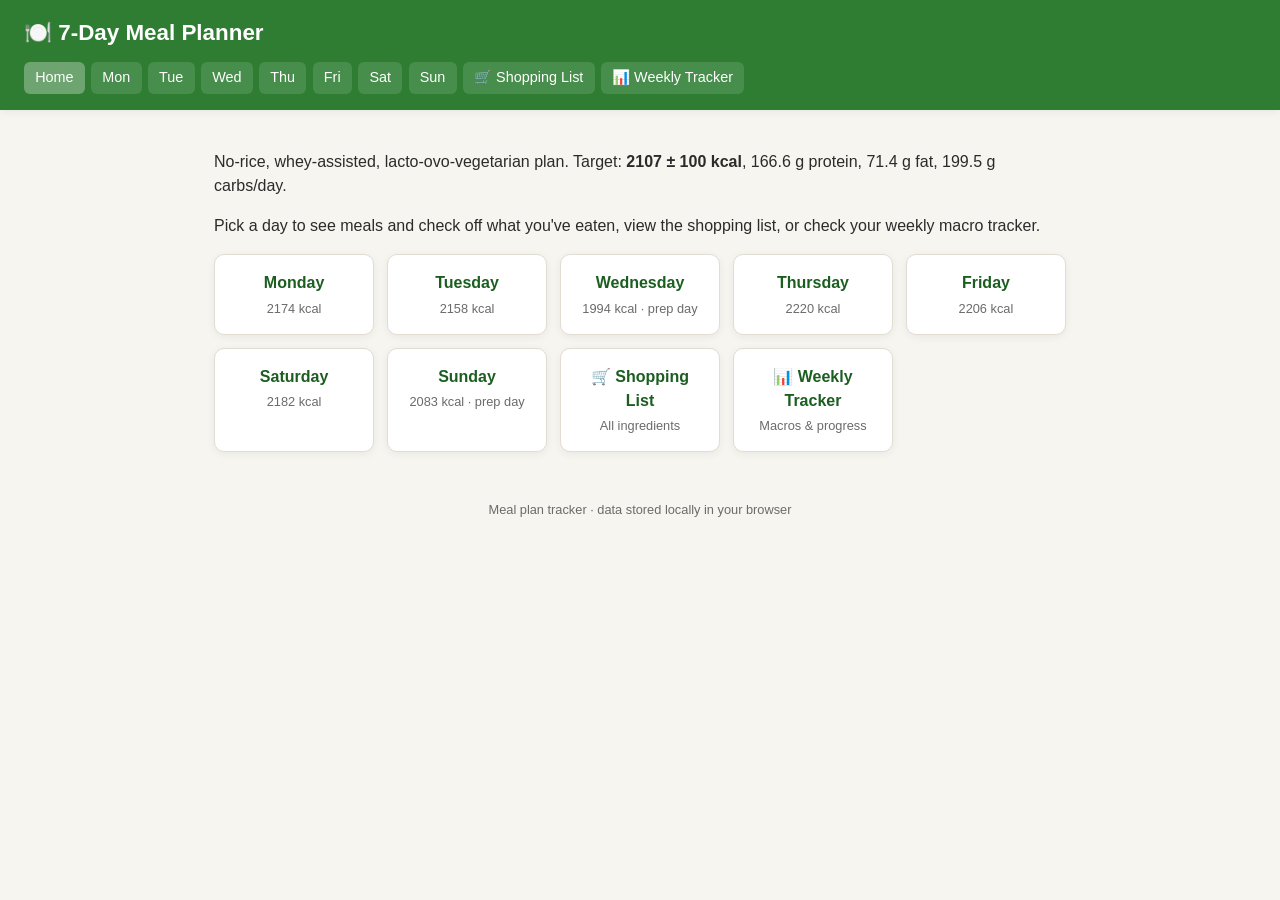
==== index.html @ 06cecb64 "Add files" ====
<!DOCTYPE html>
<html lang="en">
<head>
<meta charset="UTF-8">
<meta name="viewport" content="width=device-width, initial-scale=1.0">
<title>Meal Planner</title>
<link rel="stylesheet" href="css/style.css">
</head>
<body>
<header class="site-header">
  <h1>🍽️ 7-Day Meal Planner</h1>
  <nav class="main-nav" id="main-nav"></nav>
</header>
<main>
  <p>No-rice, whey-assisted, lacto-ovo-vegetarian plan. Target: <strong>2107 ± 100 kcal</strong>, 166.6 g protein, 71.4 g fat, 199.5 g carbs/day.</p>
  <p>Pick a day to see meals and check off what you've eaten, view the shopping list, or check your weekly macro tracker.</p>

  <div class="day-nav-grid">
    <a href="src/monday.html">Monday<span class="sub">2174 kcal</span></a>
    <a href="src/tuesday.html">Tuesday<span class="sub">2158 kcal</span></a>
    <a href="src/wednesday.html">Wednesday<span class="sub">1994 kcal · prep day</span></a>
    <a href="src/thursday.html">Thursday<span class="sub">2220 kcal</span></a>
    <a href="src/friday.html">Friday<span class="sub">2206 kcal</span></a>
    <a href="src/saturday.html">Saturday<span class="sub">2182 kcal</span></a>
    <a href="src/sunday.html">Sunday<span class="sub">2083 kcal · prep day</span></a>
    <a href="src/shopping.html">🛒 Shopping List<span class="sub">All ingredients</span></a>
    <a href="src/tracker.html">📊 Weekly Tracker<span class="sub">Macros & progress</span></a>
  </div>
</main>
<footer class="site-footer">Meal plan tracker &middot; data stored locally in your browser</footer>
<script src="js/data.js"></script>
<script src="js/storage.js"></script>
<script src="js/nav.js"></script>
<script>renderNav('home');</script>
</body>
</html>
---- css/style.css ----
:root {
  --bg: #f7f5f0;
  --card-bg: #ffffff;
  --primary: #2e7d32;
  --primary-dark: #1b5e20;
  --accent: #ef6c00;
  --text: #2b2b2b;
  --muted: #6b6b6b;
  --border: #e2ddd2;
  --shadow: 0 2px 8px rgba(0,0,0,0.06);
}

* { box-sizing: border-box; }

body {
  margin: 0;
  font-family: -apple-system, BlinkMacSystemFont, "Segoe UI", Roboto, Helvetica, Arial, sans-serif;
  background: var(--bg);
  color: var(--text);
  line-height: 1.5;
}

header.site-header {
  background: var(--primary);
  color: #fff;
  padding: 1rem 1.5rem;
  box-shadow: var(--shadow);
}

header.site-header h1 {
  margin: 0 0 0.75rem 0;
  font-size: 1.4rem;
}

nav.main-nav {
  display: flex;
  flex-wrap: wrap;
  gap: 0.4rem;
}

nav.main-nav a {
  color: #fff;
  text-decoration: none;
  background: rgba(255,255,255,0.12);
  padding: 0.35rem 0.7rem;
  border-radius: 6px;
  font-size: 0.9rem;
  transition: background 0.15s;
}

nav.main-nav a:hover, nav.main-nav a.active {
  background: rgba(255,255,255,0.3);
}

main {
  max-width: 900px;
  margin: 0 auto;
  padding: 1.5rem;
}

h2.day-title {
  color: var(--primary-dark);
  margin-bottom: 0.2rem;
}

.day-summary {
  color: var(--muted);
  margin-bottom: 1.2rem;
  font-size: 0.95rem;
}

.badge {
  display: inline-block;
  background: var(--accent);
  color: #fff;
  border-radius: 4px;
  padding: 0.1rem 0.5rem;
  font-size: 0.75rem;
  margin-left: 0.5rem;
}

.meal-card {
  background: var(--card-bg);
  border: 1px solid var(--border);
  border-radius: 10px;
  padding: 1rem 1.2rem;
  margin-bottom: 0.9rem;
  box-shadow: var(--shadow);
  display: flex;
  gap: 1rem;
  align-items: flex-start;
  transition: opacity 0.2s;
}

.meal-card.eaten {
  opacity: 0.55;
}

.meal-card.eaten .meal-name {
  text-decoration: line-through;
}

.meal-checkbox {
  margin-top: 0.2rem;
  width: 22px;
  height: 22px;
  accent-color: var(--primary);
  cursor: pointer;
  flex-shrink: 0;
}

.meal-body { flex: 1; }

.meal-name {
  font-weight: 600;
  color: var(--primary-dark);
  margin-bottom: 0.15rem;
}

.meal-recipe {
  font-size: 0.95rem;
  margin-bottom: 0.35rem;
}

.meal-macros {
  font-size: 0.82rem;
  color: var(--muted);
}

.macro-pill {
  display: inline-block;
  background: #eef3ea;
  border-radius: 4px;
  padding: 0.1rem 0.45rem;
  margin-right: 0.3rem;
}

table.data-table {
  width: 100%;
  border-collapse: collapse;
  background: var(--card-bg);
  box-shadow: var(--shadow);
  border-radius: 8px;
  overflow: hidden;
  margin-bottom: 1.5rem;
}

table.data-table th, table.data-table td {
  padding: 0.6rem 0.8rem;
  text-align: left;
  border-bottom: 1px solid var(--border);
  font-size: 0.9rem;
}

table.data-table th {
  background: #eef3ea;
  color: var(--primary-dark);
}

table.data-table tr:last-child td { border-bottom: none; }

.progress-bar-outer {
  background: #e5e5e5;
  border-radius: 6px;
  height: 10px;
  overflow: hidden;
  width: 100%;
}

.progress-bar-inner {
  background: var(--primary);
  height: 100%;
}

.progress-bar-inner.over { background: var(--accent); }

.day-nav-grid {
  display: grid;
  grid-template-columns: repeat(auto-fit, minmax(140px, 1fr));
  gap: 0.8rem;
  margin-top: 1rem;
}

.day-nav-grid a {
  display: block;
  background: var(--card-bg);
  border: 1px solid var(--border);
  border-radius: 10px;
  padding: 1rem;
  text-align: center;
  text-decoration: none;
  color: var(--primary-dark);
  font-weight: 600;
  box-shadow: var(--shadow);
  transition: transform 0.15s;
}

.day-nav-grid a:hover { transform: translateY(-2px); }

.day-nav-grid span.sub {
  display: block;
  font-weight: 400;
  color: var(--muted);
  font-size: 0.8rem;
  margin-top: 0.2rem;
}

section.category {
  margin-bottom: 1.3rem;
}

section.category h3 {
  color: var(--primary-dark);
  margin-bottom: 0.5rem;
  border-bottom: 2px solid var(--border);
  padding-bottom: 0.2rem;
}

.shop-item {
  display: flex;
  align-items: center;
  gap: 0.6rem;
  padding: 0.35rem 0;
}

.shop-item input {
  width: 18px;
  height: 18px;
  accent-color: var(--primary);
}

.shop-item.checked label {
  text-decoration: line-through;
  color: var(--muted);
}

.reset-btn {
  background: var(--accent);
  color: #fff;
  border: none;
  padding: 0.5rem 1rem;
  border-radius: 6px;
  cursor: pointer;
  font-size: 0.85rem;
  margin-bottom: 1rem;
}

.reset-btn:hover { opacity: 0.9; }

footer.site-footer {
  text-align: center;
  color: var(--muted);
  font-size: 0.8rem;
  padding: 1.5rem;
}
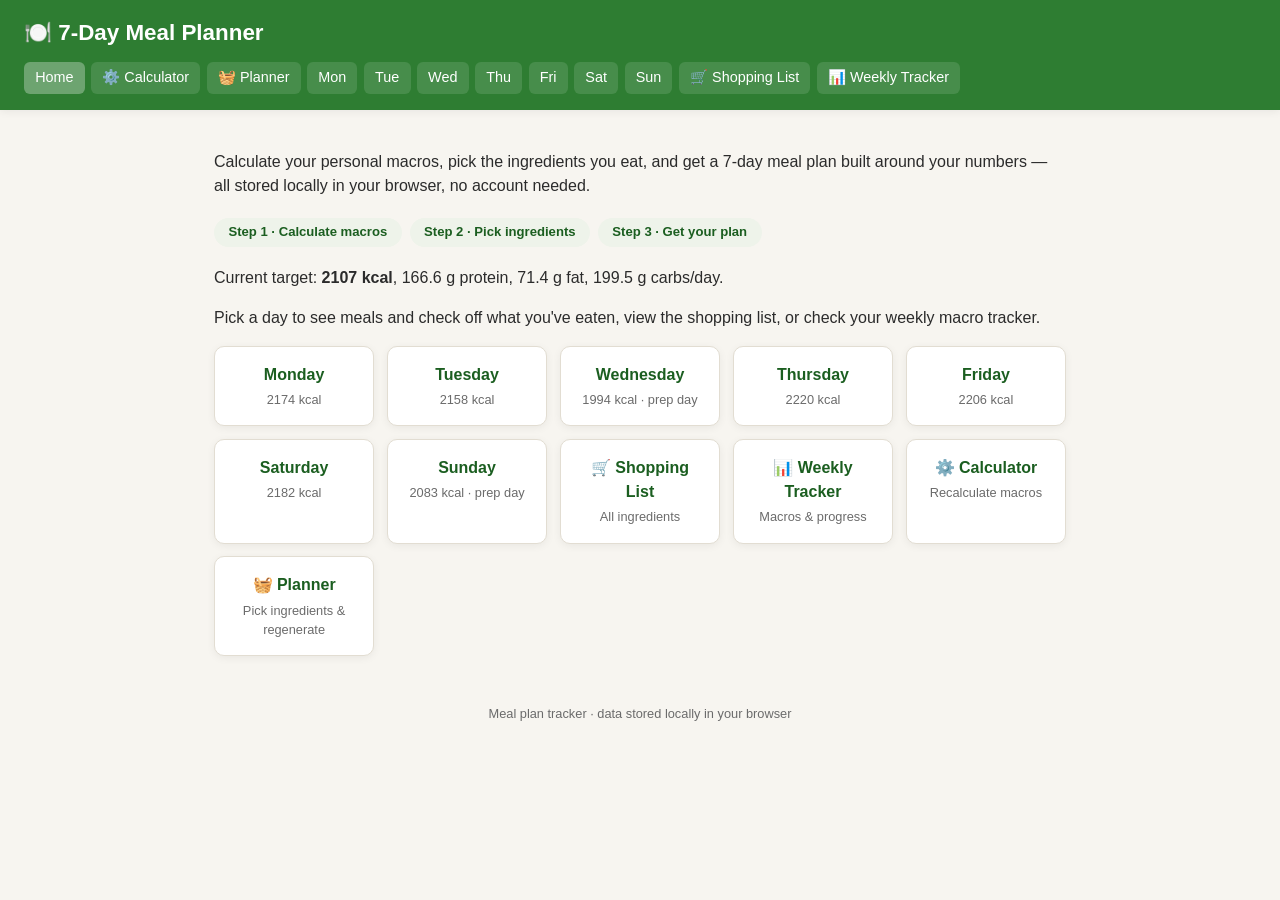
==== commit 8c53ecce: "Integrate macros calculator with meal planning" ====
--- a/index.html
+++ b/index.html
@@ -12,25 +12,50 @@
   <nav class="main-nav" id="main-nav"></nav>
 </header>
 <main>
-  <p>No-rice, whey-assisted, lacto-ovo-vegetarian plan. Target: <strong>2107 ± 100 kcal</strong>, 166.6 g protein, 71.4 g fat, 199.5 g carbs/day.</p>
+  <p class="intro-text">Calculate your personal macros, pick the ingredients you eat, and get a 7-day meal plan built around your numbers — all stored locally in your browser, no account needed.</p>
+
+  <div class="step-banner">
+    <span id="step1-badge">Step 1 · Calculate macros</span>
+    <span id="step2-badge">Step 2 · Pick ingredients</span>
+    <span id="step3-badge">Step 3 · Get your plan</span>
+  </div>
+
+  <p id="overall-target-line"></p>
   <p>Pick a day to see meals and check off what you've eaten, view the shopping list, or check your weekly macro tracker.</p>
 
-  <div class="day-nav-grid">
-    <a href="src/monday.html">Monday<span class="sub">2174 kcal</span></a>
-    <a href="src/tuesday.html">Tuesday<span class="sub">2158 kcal</span></a>
-    <a href="src/wednesday.html">Wednesday<span class="sub">1994 kcal · prep day</span></a>
-    <a href="src/thursday.html">Thursday<span class="sub">2220 kcal</span></a>
-    <a href="src/friday.html">Friday<span class="sub">2206 kcal</span></a>
-    <a href="src/saturday.html">Saturday<span class="sub">2182 kcal</span></a>
-    <a href="src/sunday.html">Sunday<span class="sub">2083 kcal · prep day</span></a>
-    <a href="src/shopping.html">🛒 Shopping List<span class="sub">All ingredients</span></a>
-    <a href="src/tracker.html">📊 Weekly Tracker<span class="sub">Macros & progress</span></a>
-  </div>
+  <div class="day-nav-grid" id="day-nav-grid"></div>
 </main>
 <footer class="site-footer">Meal plan tracker &middot; data stored locally in your browser</footer>
 <script src="js/data.js"></script>
 <script src="js/storage.js"></script>
+<script src="js/state.js"></script>
 <script src="js/nav.js"></script>
-<script>renderNav('home');</script>
+<script>
+  renderNav('home');
+
+  const target = getActiveOverallTarget();
+  document.getElementById('overall-target-line').innerHTML =
+    `Current target: <strong>${target.kcal} kcal</strong>, ${target.protein} g protein, ${target.fat} g fat, ${target.carbs} g carbs/day.`;
+
+  if (loadMacros()) document.getElementById('step1-badge').classList.add('done');
+  if (loadSelectedIngredients().length) document.getElementById('step2-badge').classList.add('done');
+  if (hasGeneratedPlan()) document.getElementById('step3-badge').classList.add('done');
+
+  const plan = getActiveMealPlan();
+  const grid = document.getElementById('day-nav-grid');
+  DAY_ORDER.forEach((day) => {
+    const data = plan[day];
+    const a = document.createElement('a');
+    a.href = `src/${day.toLowerCase()}.html`;
+    a.innerHTML = `${day}<span class="sub">${data.target.kcal} kcal${data.note ? ` · ${data.note}` : ''}</span>`;
+    grid.appendChild(a);
+  });
+  grid.innerHTML += `
+    <a href="src/shopping.html">🛒 Shopping List<span class="sub">All ingredients</span></a>
+    <a href="src/tracker.html">📊 Weekly Tracker<span class="sub">Macros &amp; progress</span></a>
+    <a href="calculator.html">⚙️ Calculator<span class="sub">Recalculate macros</span></a>
+    <a href="planner.html">🧺 Planner<span class="sub">Pick ingredients &amp; regenerate</span></a>
+  `;
+</script>
 </body>
 </html>
--- a/css/style.css
+++ b/css/style.css
@@ -205,8 +205,30 @@
   margin-top: 0.2rem;
 }
 
+.frequency-group {
+  margin-bottom: 2.2rem;
+  padding-bottom: 0.5rem;
+}
+
+.frequency-group + .frequency-group {
+  border-top: 3px solid var(--border);
+  padding-top: 1.5rem;
+}
+
+.frequency-title {
+  color: var(--primary-dark);
+  margin-bottom: 0.2rem;
+}
+
+.frequency-note {
+  color: var(--muted);
+  font-size: 0.9rem;
+  margin-bottom: 1rem;
+}
+
 section.category {
   margin-bottom: 1.3rem;
+  margin-left: 0.5rem;
 }
 
 section.category h3 {
@@ -253,3 +275,212 @@
   font-size: 0.8rem;
   padding: 1.5rem;
 }
+
+/* --- Calculator & Planner pages --- */
+
+.intro-text {
+  margin-bottom: 1.2rem;
+}
+
+.form-card {
+  background: var(--card-bg);
+  border: 1px solid var(--border);
+  border-radius: 12px;
+  padding: 1.5rem;
+  box-shadow: var(--shadow);
+  margin-bottom: 1.5rem;
+}
+
+.form-grid {
+  display: grid;
+  grid-template-columns: minmax(0, 1fr) minmax(0, 1fr);
+  gap: 1rem;
+}
+
+@media (max-width: 560px) {
+  .form-grid { grid-template-columns: 1fr; }
+}
+
+.field-group {
+  display: flex;
+  flex-direction: column;
+  gap: 0.4rem;
+  font-size: 0.85rem;
+  font-weight: 600;
+  color: var(--text);
+}
+
+.field-group input,
+.field-group select {
+  padding: 0.5rem 0.6rem;
+  border: 1px solid var(--border);
+  border-radius: 6px;
+  font-size: 0.95rem;
+  font-family: inherit;
+}
+
+.unit-toggle-row {
+  display: flex;
+  align-items: center;
+  justify-content: space-between;
+}
+
+.radio-option {
+  display: inline-flex;
+  align-items: center;
+  gap: 4px;
+  font-size: 0.8rem;
+  font-weight: 500;
+  color: var(--muted);
+}
+
+.submit-btn {
+  grid-column: 1 / -1;
+  background: var(--primary);
+  color: #fff;
+  border: none;
+  padding: 0.7rem 1.2rem;
+  border-radius: 8px;
+  font-size: 1rem;
+  font-weight: 600;
+  cursor: pointer;
+  margin-top: 0.4rem;
+}
+
+.submit-btn:hover { background: var(--primary-dark); }
+
+.submit-btn.secondary {
+  background: var(--accent);
+}
+
+.result-grid {
+  display: grid;
+  grid-template-columns: repeat(auto-fit, minmax(150px, 1fr));
+  gap: 0.8rem;
+  margin-bottom: 1.2rem;
+}
+
+.result-item {
+  background: var(--card-bg);
+  border: 1px solid var(--border);
+  border-radius: 10px;
+  padding: 0.8rem 1rem;
+  box-shadow: var(--shadow);
+}
+
+.result-item .label {
+  display: block;
+  font-size: 0.78rem;
+  color: var(--muted);
+  margin-bottom: 0.2rem;
+}
+
+.result-item .value {
+  font-size: 1.15rem;
+  font-weight: 700;
+  color: var(--primary-dark);
+}
+
+.result-item.highlight {
+  border-color: var(--primary);
+  background: #eef3ea;
+}
+
+.result-item.selectable {
+  cursor: pointer;
+  transition: border-color 0.15s ease, background 0.15s ease, transform 0.1s ease;
+}
+
+.result-item.selectable:hover {
+  border-color: var(--primary);
+  transform: translateY(-1px);
+}
+
+.result-item.selectable.selected {
+  border-color: var(--primary);
+  background: #eef3ea;
+  box-shadow: 0 0 0 2px var(--primary) inset;
+}
+
+.result-item.selectable .label::after {
+  content: "";
+}
+
+.result-item.selectable.selected .label::before {
+  content: "✓ ";
+  color: var(--primary-dark);
+}
+
+.ingredient-grid {
+  display: grid;
+  grid-template-columns: repeat(auto-fill, minmax(220px, 1fr));
+  gap: 0.5rem;
+  margin-bottom: 1.2rem;
+}
+
+.ingredient-category h3 {
+  color: var(--primary-dark);
+  margin: 1.2rem 0 0.5rem;
+  border-bottom: 2px solid var(--border);
+  padding-bottom: 0.2rem;
+}
+
+.ingredient-item {
+  display: flex;
+  align-items: center;
+  gap: 0.5rem;
+  padding: 0.3rem 0;
+  font-size: 0.92rem;
+}
+
+.ingredient-item input {
+  width: 18px;
+  height: 18px;
+  accent-color: var(--primary);
+}
+
+.warning-box {
+  background: #fff4e5;
+  border: 1px solid var(--accent);
+  color: #8a4b00;
+  border-radius: 8px;
+  padding: 0.8rem 1rem;
+  margin-bottom: 1.2rem;
+  font-size: 0.88rem;
+}
+
+.warning-box ul {
+  margin: 0.3rem 0 0;
+  padding-left: 1.2rem;
+}
+
+.info-box {
+  background: #f5f3ff;
+  border: 1px solid #ddd6fe;
+  border-radius: 8px;
+  padding: 0.9rem 1.1rem;
+  font-size: 0.88rem;
+  color: var(--muted);
+  margin-bottom: 1.2rem;
+}
+
+.step-banner {
+  display: flex;
+  gap: 0.5rem;
+  flex-wrap: wrap;
+  margin-bottom: 1.2rem;
+}
+
+.step-banner span {
+  background: #eef3ea;
+  color: var(--primary-dark);
+  border-radius: 20px;
+  padding: 0.3rem 0.9rem;
+  font-size: 0.82rem;
+  font-weight: 600;
+}
+
+.step-banner span.done {
+  background: var(--primary);
+  color: #fff;
+}
